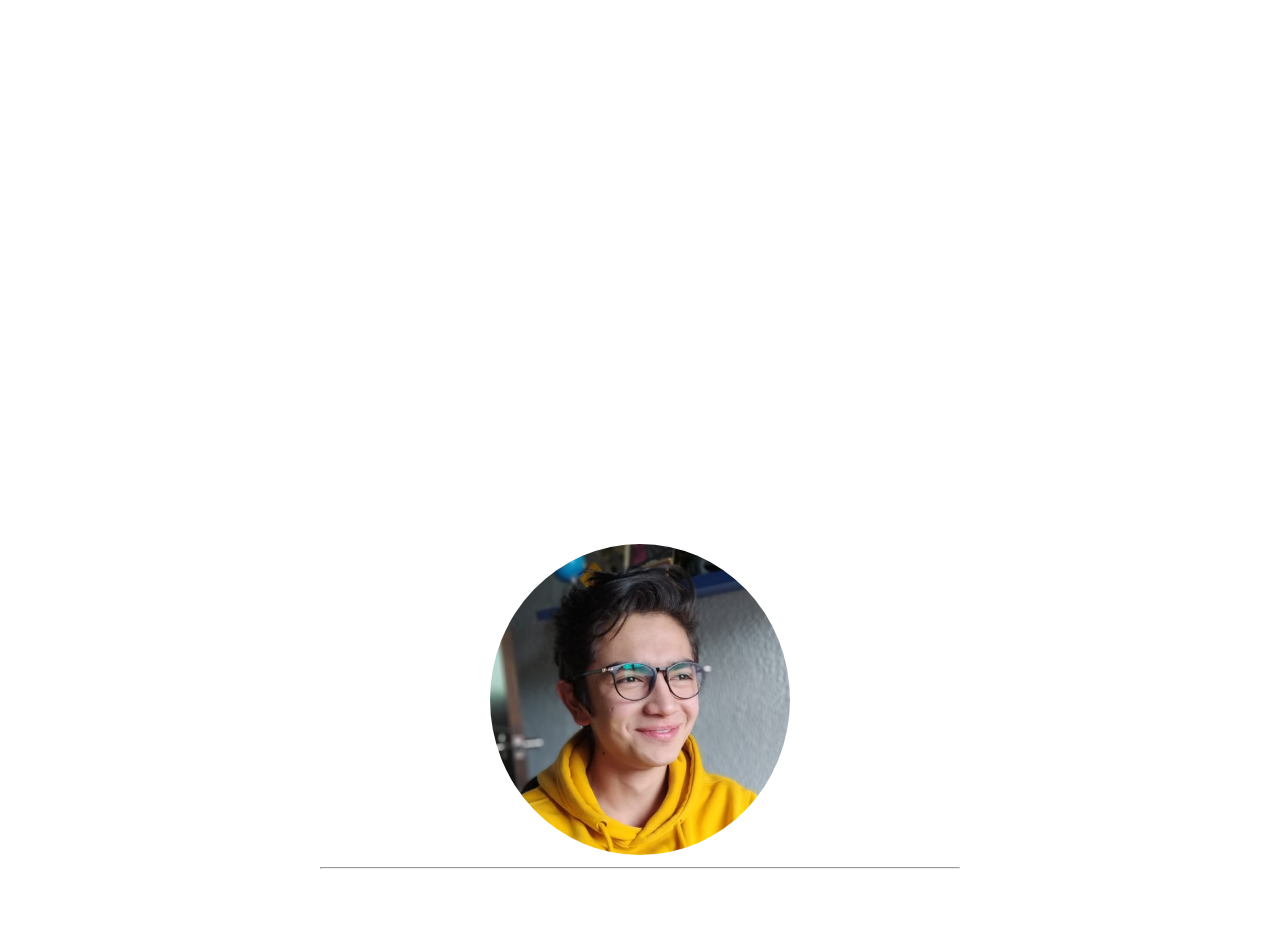
==== index.html @ 334a0d57 "primera maquetacion" ====
<!DOCTYPE html>
<html lang="en">
  <head>
    <link rel="icon" type="image/png" href="m.png" />
    <meta charset="UTF-8" />
    <link
      href="https://fonts.googleapis.com/css2?family=Exo+2:ital,wght@0,400;0,800;1,400&display=swap"
      rel="stylesheet"
    />
    <link
      href="https://fonts.googleapis.com/css2?family=Montserrat:ital,wght@0,400;0,700;1,400;1,700&display=swap"
      rel="stylesheet"
    />
    <meta name="viewport" content="width=device-width, initial-scale=1.0" />
    <meta name="description" content="this is the mateo's personal protfolio" />
    <link rel="stylesheet" href="css/estilos.css" />
    <title>Mateo Andr&eacute;s</title>
  </head>
  <body>
    <section class="container">
      <h1>Mateo Andrés</h1>
      <p>
        Lorem ipsum dolor sit, amet consectetur adipisicing elit. Fugit quo
        doloribus soluta ab odio accusantium aliquid aperiam quasi est labore
        aspernatur, eius amet veritatis voluptas doloremque quidem, tempore
        voluptatum laudantium. Lorem ipsum dolor, sit amet consectetur
        adipisicing elit. Vero iusto saepe voluptates soluta. Libero dolorum at
        commodi doloremque facere odio tempore eos sunt? Ea animi iure inventore
        expedita, minus temporibus. Lorem ipsum dolor sit amet consectetur
        adipisicing elit. Voluptatem accusantium perferendis ut, accusamus autem
        voluptates deleniti ratione quae et dolores laudantium atque nisi nobis
        optio sapiente placeat unde expedita dolor?
      </p>
      <img src="img/me.png" alt="Mateo's photo" />
      <div class="img"></div>
      <hr />
      <footer>
        <p>works</p>
        <p>about me</p>
        <p>contact</p>
        <p>skills</p>
      </footer>
    </section>
  </body>
</html>
---- css/estilos.css ----
body {
  background-image: url("../img/wallpaper.png");
  color: white;
  font-family: "Montserrat";
  font-weight: 400;
  margin: 0;
  padding: 0;
}

.container {
  text-align: center;
  width: 50%;
  margin: 0 auto;
}

h1 {
  font-size: 100px;
  font-weight: inherit;
  margin: 10px;
}

p {
  margin-top: 30px;
  font-size: 18px;
  font-stretch: extra-expanded;
}

img {
  border-radius: 50%;
  width: 300px;
}

footer {
  width: 100%;
  display: flex;
  justify-content: space-between;
  align-items: center;
}

footer p {
  font-size: 20px;
}
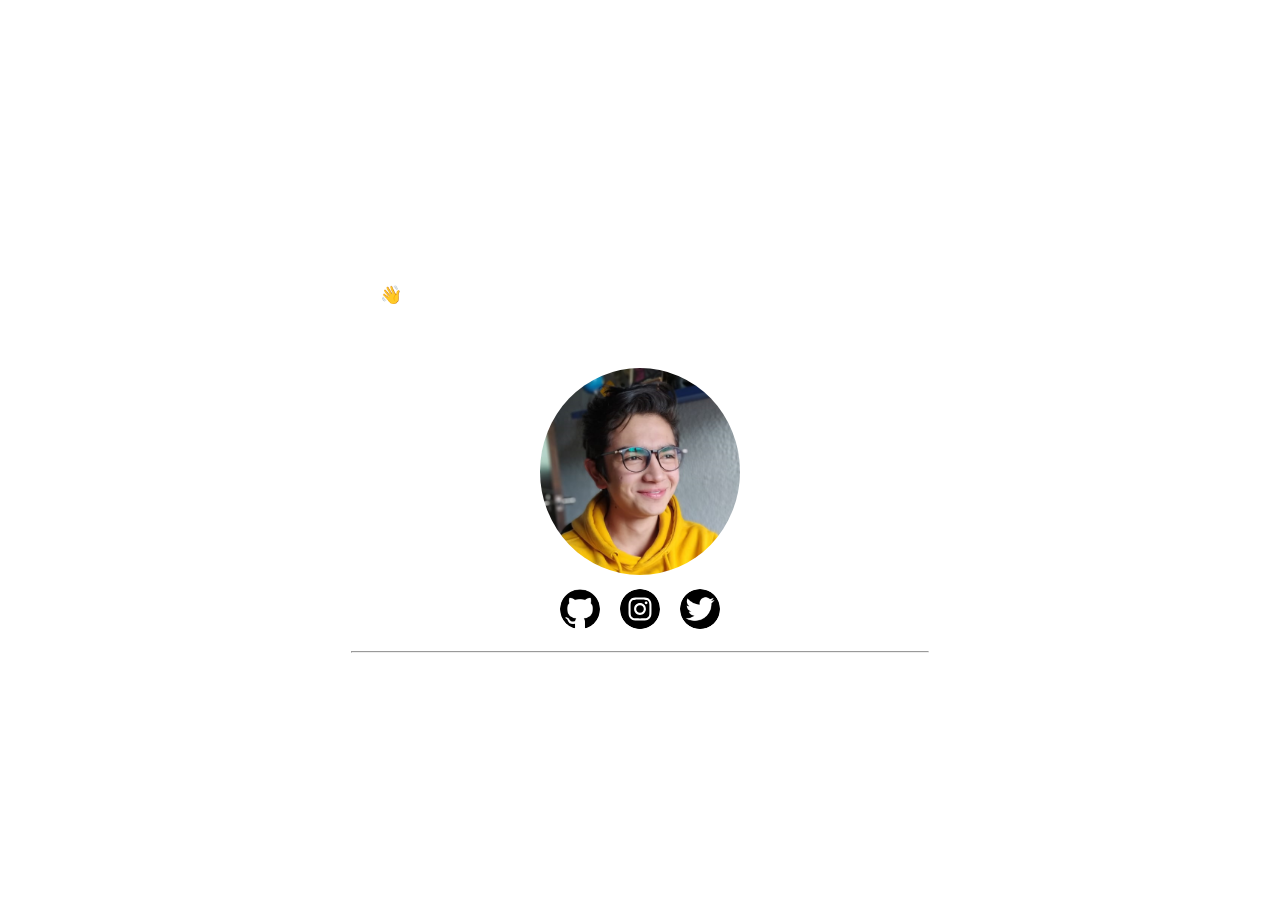
==== commit 477ca215: "casi terminado, solo falta posicionar el footer" ====
--- a/index.html
+++ b/index.html
@@ -14,31 +14,44 @@
     <meta name="viewport" content="width=device-width, initial-scale=1.0" />
     <meta name="description" content="this is the mateo's personal protfolio" />
     <link rel="stylesheet" href="css/estilos.css" />
+    <link rel="stylesheet" href="css/media.css" />
     <title>Mateo Andr&eacute;s</title>
   </head>
   <body>
     <section class="container">
       <h1>Mateo Andrés</h1>
       <p>
-        Lorem ipsum dolor sit, amet consectetur adipisicing elit. Fugit quo
-        doloribus soluta ab odio accusantium aliquid aperiam quasi est labore
-        aspernatur, eius amet veritatis voluptas doloremque quidem, tempore
-        voluptatum laudantium. Lorem ipsum dolor, sit amet consectetur
-        adipisicing elit. Vero iusto saepe voluptates soluta. Libero dolorum at
-        commodi doloremque facere odio tempore eos sunt? Ea animi iure inventore
-        expedita, minus temporibus. Lorem ipsum dolor sit amet consectetur
-        adipisicing elit. Voluptatem accusantium perferendis ut, accusamus autem
-        voluptates deleniti ratione quae et dolores laudantium atque nisi nobis
-        optio sapiente placeat unde expedita dolor?
+        Hello! 👋 I’m Mateo, a software engineering student who loves to code
+        and a creative and dreamer person, so front-end is the path I chose I´m
+        a student by day and developer by night
       </p>
       <img src="img/me.png" alt="Mateo's photo" />
       <div class="img"></div>
+      <div class="social-links">
+        <a href="">
+          <img src="img/git.png" alt="" />
+        </a>
+        <a href="">
+          <img src="img/ing.svg" alt="" />
+        </a>
+        <a href="">
+          <img src="img/twitter.png" alt="" />
+        </a>
+      </div>
       <hr />
       <footer>
-        <p>works</p>
-        <p>about me</p>
-        <p>contact</p>
-        <p>skills</p>
+        <a href="">
+          <p>works</p>
+        </a>
+        <a href="">
+          <p>about me</p>
+        </a>
+        <a href="">
+          <p>contact</p>
+        </a>
+        <a href="">
+          <p>skills</p>
+        </a>
       </footer>
     </section>
   </body>
--- a/css/estilos.css
+++ b/css/estilos.css
@@ -5,6 +5,7 @@
   font-weight: 400;
   margin: 0;
   padding: 0;
+  max-height: 100vh;
 }
 
 .container {
@@ -22,21 +23,50 @@
 p {
   margin-top: 30px;
   font-size: 18px;
-  font-stretch: extra-expanded;
 }
 
 img {
   border-radius: 50%;
-  width: 300px;
+  width: 200px;
+}
+
+hr {
+  width: 90%;
+  margin-bottom: 15px;
 }
 
 footer {
   width: 100%;
+  height: 30px;
   display: flex;
   justify-content: space-between;
   align-items: center;
+  background-color: rgba(255, 255, 255, 0.2);
+  border-radius: 10px;
+  padding: 10px;
+  /* position: fixed;
+  left: 50px;
+  right: 50px;
+  bottom: 10px; */
+}
+
+footer a {
+  text-decoration: none;
+  color: inherit;
 }
 
 footer p {
   font-size: 20px;
+  font-family: "exo 2";
+  text-transform: uppercase;
+  text-align: center;
 }
+
+.social-links {
+  display: flex;
+  justify-content: center;
+}
+.social-links img {
+  width: 40px;
+  padding: 10px;
+}
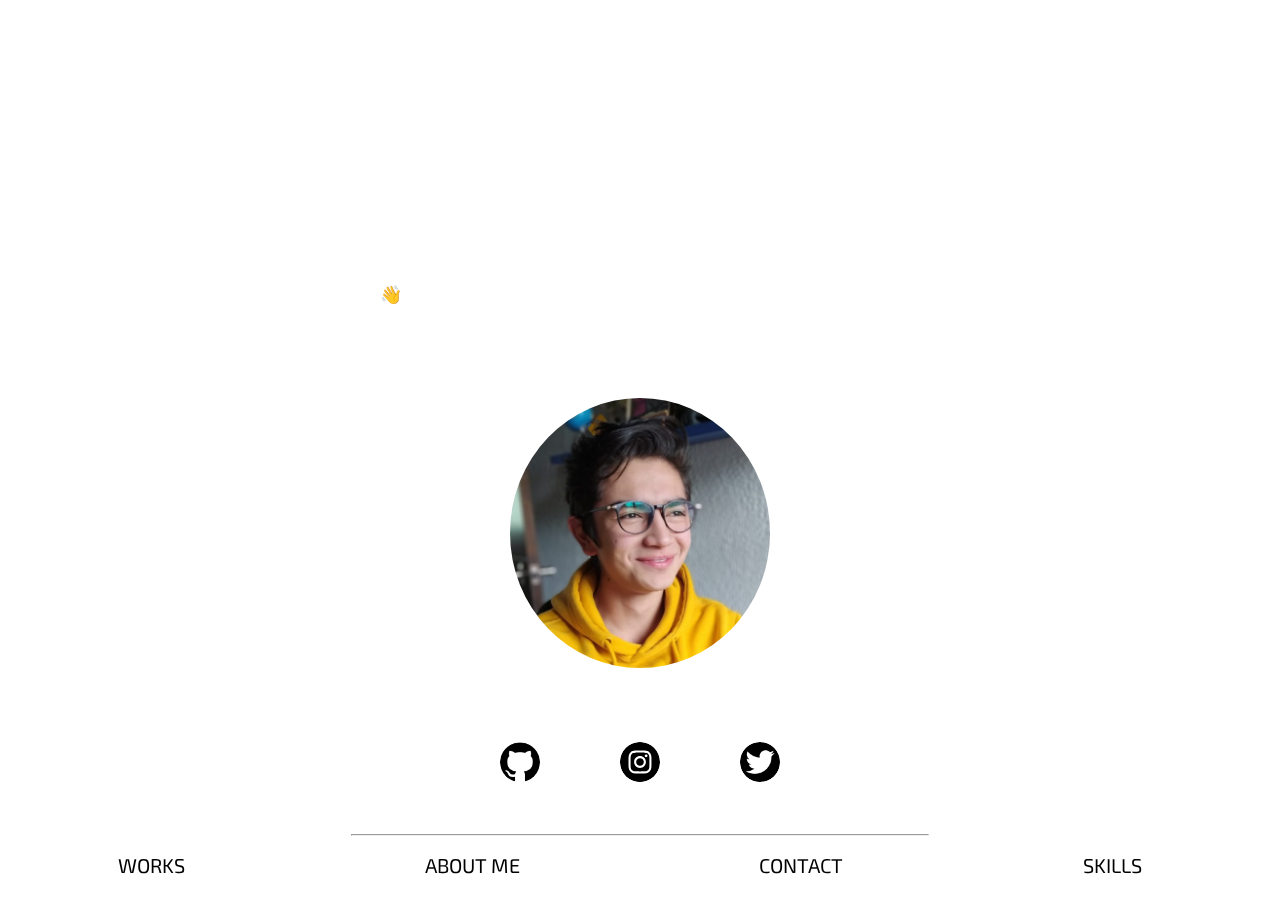
==== commit eda4a3b7: "terminado el responsive, o eso creo 😂 sigue el drop menu" ====
--- a/index.html
+++ b/index.html
@@ -23,33 +23,33 @@
       <p>
         Hello! 👋 I’m Mateo, a software engineering student who loves to code
         and a creative and dreamer person, so front-end is the path I chose I´m
-        a student by day and developer by night
+        a student by day and developer by night.
       </p>
       <img src="img/me.png" alt="Mateo's photo" />
       <div class="img"></div>
       <div class="social-links">
-        <a href="">
-          <img src="img/git.png" alt="" />
+        <a href="https://github.com/mateo-andres" target="_blank">
+          <img src="img/git.png" alt="enlace a cuenta de github" />
         </a>
-        <a href="">
-          <img src="img/ing.svg" alt="" />
+        <a href="https://www.instagram.com/mateolooks_09/" target="_blank">
+          <img src="img/ing.svg" alt="enlace a cuenta de instagram" />
         </a>
-        <a href="">
-          <img src="img/twitter.png" alt="" />
+        <a href="https://twitter.com/Mateo_Andres3?s=09" target="_blank">
+          <img src="img/twitter.png" alt="enlace a cuenta de twitter" />
         </a>
       </div>
       <hr />
       <footer>
-        <a href="">
+        <a href="#">
           <p>works</p>
         </a>
-        <a href="">
+        <a href="#">
           <p>about me</p>
         </a>
-        <a href="">
+        <a href="#">
           <p>contact</p>
         </a>
-        <a href="">
+        <a href="#">
           <p>skills</p>
         </a>
       </footer>
--- a/css/estilos.css
+++ b/css/estilos.css
@@ -27,7 +27,13 @@
 
 img {
   border-radius: 50%;
-  width: 200px;
+  width: 260px;
+  margin: 30px;
+}
+
+.social-links a {
+  height: ;
+  :100px ;
 }
 
 hr {
@@ -36,18 +42,20 @@
 }
 
 footer {
-  width: 100%;
-  height: 30px;
+  width: 80vw;
+  height: 25px;
   display: flex;
   justify-content: space-between;
   align-items: center;
-  background-color: rgba(255, 255, 255, 0.2);
+  background-color: rgba(255, 255, 255, 0.8);
   border-radius: 10px;
   padding: 10px;
-  /* position: fixed;
-  left: 50px;
-  right: 50px;
-  bottom: 10px; */
+  padding-bottom: 18px;
+  align-self: flex-end;
+  position: fixed;
+  color: black;
+  right: 10vw;
+  bottom: 10px;
 }
 
 footer a {
@@ -70,3 +78,9 @@
   width: 40px;
   padding: 10px;
 }
+
+/* @media only screen and (max-width: 600px) {
+  p {
+    font-size: 30px;
+  }
+} */
--- a/css/media.css
+++ b/css/media.css
@@ -0,0 +1,27 @@
+@media only screen and (max-width: 1023px) {
+  h1 {
+    font-size: 60px;
+    margin: 10px -36px;
+  }
+  p {
+    font-size: 40px;
+  }
+}
+
+@media only screen and (max-width: 800px) {
+  p {
+    font-size: 25px;
+  }
+}
+
+@media only screen and (max-width: 550px) {
+  img {
+    margin: 12px 0;
+    text-align: center;
+    margin-left: -30px;
+  }
+  p {
+    text-align: center;
+    font-size: 20px;
+  }
+}
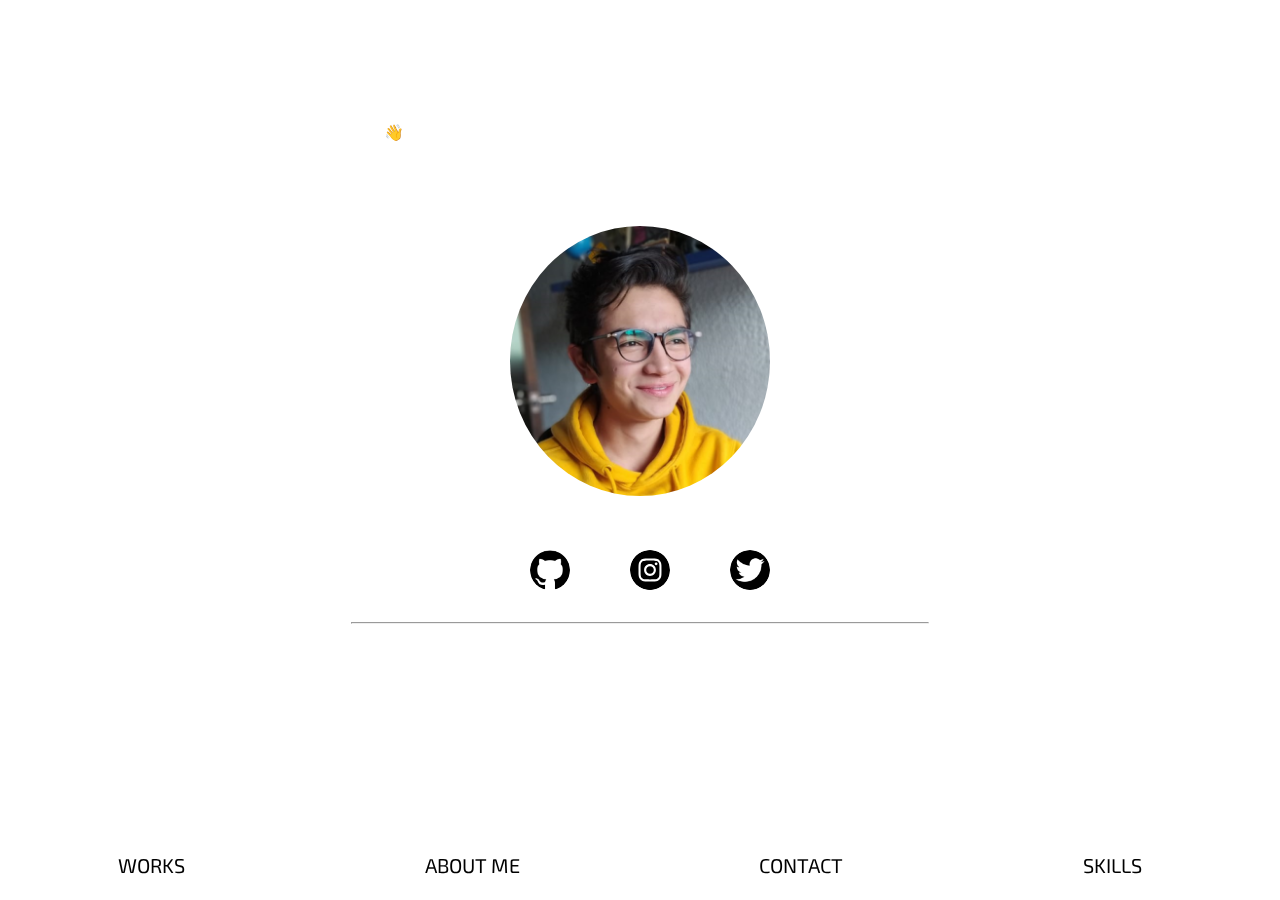
==== commit 3de684d0: "hot fixing" ====
--- a/index.html
+++ b/index.html
@@ -20,7 +20,7 @@
   <body>
     <section class="container">
       <h1>Mateo Andrés</h1>
-      <p>
+      <p class="main-text">
         Hello! 👋 I’m Mateo, a software engineering student who loves to code
         and a creative and dreamer person, so front-end is the path I chose I´m
         a student by day and developer by night.
--- a/css/estilos.css
+++ b/css/estilos.css
@@ -15,25 +15,27 @@
 }
 
 h1 {
-  font-size: 100px;
+  font-size: 80px;
   font-weight: inherit;
   margin: 10px;
 }
 
-p {
-  margin-top: 30px;
-  font-size: 18px;
+.main-texto {
+  margin-top: 50px;
+  font-size: 15px;
+  font-weight: bold;
+  text-anchor: 10px;
 }
 
 img {
   border-radius: 50%;
   width: 260px;
   margin: 30px;
+  margin-bottom: 10px;
 }
 
 .social-links a {
-  height: ;
-  :100px ;
+  width: 100px;
 }
 
 hr {
@@ -43,7 +45,7 @@
 
 footer {
   width: 80vw;
-  height: 25px;
+  height: 15px;
   display: flex;
   justify-content: space-between;
   align-items: center;
@@ -68,6 +70,7 @@
   font-family: "exo 2";
   text-transform: uppercase;
   text-align: center;
+  font-weight: normal;
 }
 
 .social-links {
@@ -78,9 +81,3 @@
   width: 40px;
   padding: 10px;
 }
-
-/* @media only screen and (max-width: 600px) {
-  p {
-    font-size: 30px;
-  }
-} */
--- a/css/media.css
+++ b/css/media.css
@@ -3,14 +3,23 @@
     font-size: 60px;
     margin: 10px -36px;
   }
-  p {
-    font-size: 40px;
+  .main-text {
+    font-size: 33px;
   }
 }
 
 @media only screen and (max-width: 800px) {
   p {
     font-size: 25px;
+  }
+
+  footer {
+    display: block;
+    height: initial;
+    width: initial;
+    right: -10px;
+    bottom: -10px;
+    position: absolute;
   }
 }
 
@@ -24,4 +33,10 @@
     text-align: center;
     font-size: 20px;
   }
+  footer {
+    position: initial;
+    width: initial;
+    height: initial;
+    display: block;
+  }
 }
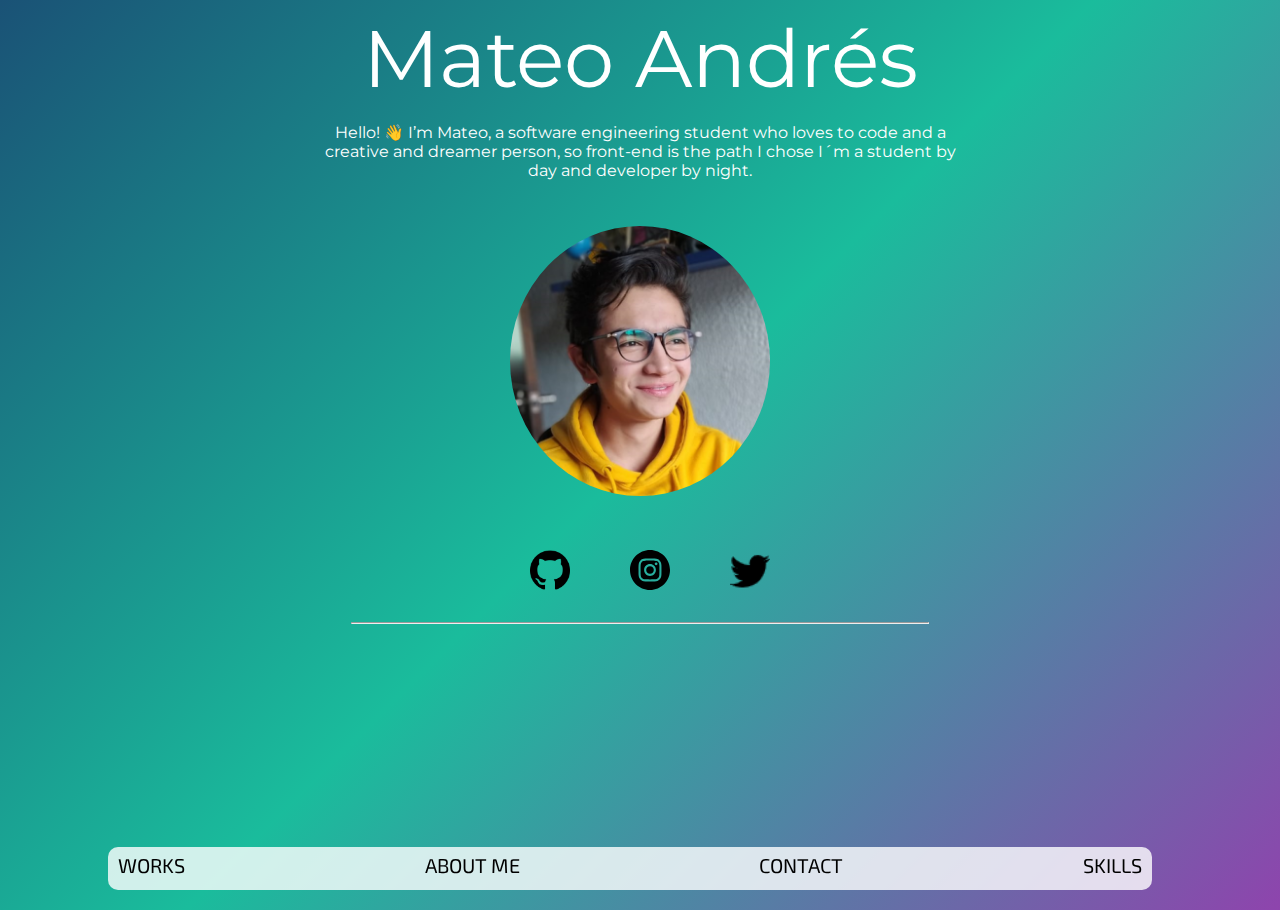
==== commit 1f6d87f0: "maquetacion posible landing page" ====
--- a/index.html
+++ b/index.html
@@ -1,7 +1,7 @@
 <!DOCTYPE html>
 <html lang="en">
   <head>
-    <link rel="icon" type="image/png" href="m.png" />
+    <link rel="icon" type="image/png" href="img/m.png" />
     <meta charset="UTF-8" />
     <link
       href="https://fonts.googleapis.com/css2?family=Exo+2:ital,wght@0,400;0,800;1,400&display=swap"
@@ -25,7 +25,7 @@
         and a creative and dreamer person, so front-end is the path I chose I´m
         a student by day and developer by night.
       </p>
-      <img src="img/me.png" alt="Mateo's photo" />
+      <img src="img/me.png" alt="Mateo's photo" class="me-img" />
       <div class="img"></div>
       <div class="social-links">
         <a href="https://github.com/mateo-andres" target="_blank">
@@ -40,16 +40,16 @@
       </div>
       <hr />
       <footer>
-        <a href="#">
+        <a href="404.html">
           <p>works</p>
         </a>
-        <a href="#">
+        <a href="404.html">
           <p>about me</p>
         </a>
-        <a href="#">
+        <a href="contact.html">
           <p>contact</p>
         </a>
-        <a href="#">
+        <a href="404.html">
           <p>skills</p>
         </a>
       </footer>
--- a/css/estilos.css
+++ b/css/estilos.css
@@ -1,11 +1,14 @@
 body {
-  background-image: url("../img/wallpaper.png");
+  /* background-image: url("https://www.nasa.gov/sites/default/files/thumbnails/image/stsci-h-p1821a-m-1699x2000.png"); */
+  background: linear-gradient(135deg, #1a5276, #1abc9c, #8e44ad);
+  background-repeat: no-repeat;
   color: white;
   font-family: "Montserrat";
   font-weight: 400;
   margin: 0;
   padding: 0;
   max-height: 100vh;
+  height: 100vh;
 }
 
 .container {
@@ -28,10 +31,12 @@
 }
 
 img {
-  border-radius: 50%;
   width: 260px;
   margin: 30px;
   margin-bottom: 10px;
+}
+.me-img {
+  border-radius: 50%;
 }
 
 .social-links a {
--- a/css/media.css
+++ b/css/media.css
@@ -4,7 +4,7 @@
     margin: 10px -36px;
   }
   .main-text {
-    font-size: 33px;
+    font-size: 22px;
   }
 }
 
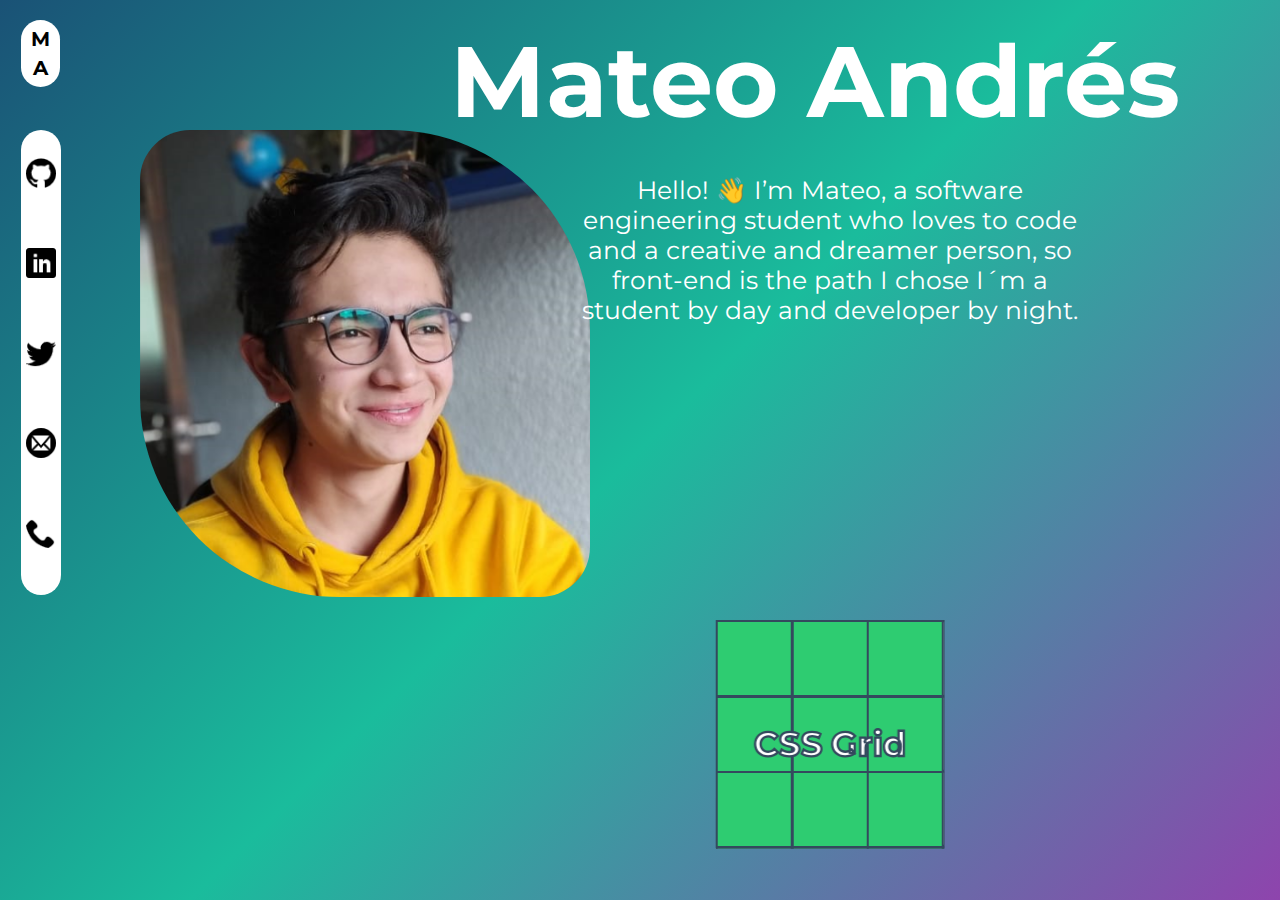
==== commit fd71f3a6: "toques finales al cubo" ====
--- a/index.html
+++ b/index.html
@@ -18,41 +18,60 @@
     <title>Mateo Andr&eacute;s</title>
   </head>
   <body>
-    <section class="container">
-      <h1>Mateo Andrés</h1>
-      <p class="main-text">
-        Hello! 👋 I’m Mateo, a software engineering student who loves to code
-        and a creative and dreamer person, so front-end is the path I chose I´m
-        a student by day and developer by night.
-      </p>
-      <img src="img/me.png" alt="Mateo's photo" class="me-img" />
-      <div class="img"></div>
-      <div class="social-links">
-        <a href="https://github.com/mateo-andres" target="_blank">
-          <img src="img/git.png" alt="enlace a cuenta de github" />
+    <header>
+      <div class="logo">
+        <p>M</p>
+        <p>A</p>
+      </div>
+    </header>
+    <section class="left-menu">
+      <a href="https://github.com/mateo-andres" target="_blank">
+        <img src="img/github.png" alt="Git hub" />
+      </a>
+      <a
+        href="https://www.linkedin.com/in/mateo-niampira-a74b181a2/"
+        target="_blank"
+      >
+        <img src="img/linkedin.png" alt="linkedin" />
+        <!-- cambiar por linkedin -->
+      </a>
+      <a href="https://twitter.com/Mateo_Andres3?s=09" target="_blank">
+        <img src="img/twitter.png" alt="twitter" />
+      </a>
+      <a href="">
+        <img src="img/mail4.png" alt="Email" />
+      </a>
+      <a href="" class="phone-icon">
+        <img src="img/phone.png" alt="Phone number" />
+        <a href="#" class="phone">
+          (+57)3196935157
         </a>
-        <a href="https://www.instagram.com/mateolooks_09/" target="_blank">
-          <img src="img/ing.svg" alt="enlace a cuenta de instagram" />
-        </a>
-        <a href="https://twitter.com/Mateo_Andres3?s=09" target="_blank">
-          <img src="img/twitter.png" alt="enlace a cuenta de twitter" />
-        </a>
+      </a>
+    </section>
+    <div class="main-img">
+      <img src="img/me.png" alt="" />
+    </div>
+    <div class="main-text">
+      <div class="title">
+        <h1>Mateo Andrés</h1>
       </div>
-      <hr />
-      <footer>
-        <a href="404.html">
-          <p>works</p>
-        </a>
-        <a href="404.html">
-          <p>about me</p>
-        </a>
-        <a href="contact.html">
-          <p>contact</p>
-        </a>
-        <a href="404.html">
-          <p>skills</p>
-        </a>
-      </footer>
-    </section>
+      <div class="text">
+        <p>
+          Hello! 👋 I’m Mateo, a software engineering student who loves to code
+          and a creative and dreamer person, so front-end is the path I chose
+          I´m a student by day and developer by night.
+        </p>
+      </div>
+    </div>
+    <div class="box-canvas">
+      <div class="cube">
+        <div class="side back"><p class="text-cube">Git & Github</p></div>
+        <div class="side left"><p class="text-cube">JavaScript</p></div>
+        <div class="side right"><p class="text-cube f">Flexbox</p></div>
+        <div class="side top"><p class="text-cube">HTML</p></div>
+        <div class="side bottom"><p class="text-cube r">Responsive</p></div>
+        <div class="side front"><p class="text-cube">CSS Grid</p></div>
+      </div>
+    </div>
   </body>
 </html>
--- a/css/estilos.css
+++ b/css/estilos.css
@@ -4,85 +4,306 @@
   background-repeat: no-repeat;
   color: white;
   font-family: "Montserrat";
-  font-weight: 400;
   margin: 0;
   padding: 0;
   max-height: 100vh;
   height: 100vh;
 }
 
-.container {
+header .logo {
+  position: absolute;
+  top: 20px;
+  left: 21px;
+  background: white;
+  color: black;
+  width: 35px;
+  border-radius: 20px;
   text-align: center;
-  width: 50%;
-  margin: 0 auto;
-}
-
-h1 {
-  font-size: 80px;
-  font-weight: inherit;
-  margin: 10px;
-}
-
-.main-texto {
-  margin-top: 50px;
-  font-size: 15px;
-  font-weight: bold;
-  text-anchor: 10px;
-}
-
-img {
-  width: 260px;
-  margin: 30px;
-  margin-bottom: 10px;
-}
-.me-img {
-  border-radius: 50%;
-}
-
-.social-links a {
-  width: 100px;
-}
-
-hr {
-  width: 90%;
-  margin-bottom: 15px;
-}
-
-footer {
-  width: 80vw;
-  height: 15px;
+  padding: 2px;
+}
+
+header .logo p {
+  margin: 5px 0;
+  font-weight: bolder;
+  font-size: 20px;
+}
+
+.left-menu {
+  background: white;
+  display: block;
+  width: 40px;
+  height: 465px;
+  border-radius: 40px;
+  position: absolute;
+  top: 130px;
+  left: 21px;
+  align-items: stretch;
+  text-align: center;
+  z-index: 2;
+}
+
+.left-menu img {
+  width: 30px;
+  margin: 28px 0;
+  transition-duration: 0.8s;
+}
+.left-menu img:hover {
+  rotate: 18deg;
+  transition-duration: 0.5s;
+}
+
+.left-menu .phone {
   display: flex;
-  justify-content: space-between;
-  align-items: center;
-  background-color: rgba(255, 255, 255, 0.8);
-  border-radius: 10px;
-  padding: 10px;
-  padding-bottom: 18px;
-  align-self: flex-end;
-  position: fixed;
+  position: absolute;
+  left: 5px;
+  bottom: 40px;
+  background: transparent;
+  color: transparent;
+  text-decoration: none;
+  padding: 12px;
+  padding-left: 50px;
+  border-radius: 0 50px 50px 0;
+  z-index: 1;
+  font-weight: 700;
+  transition-duration: 0.5s;
+}
+.left-menu .phone:hover {
+  position: absolute;
+  left: 5px;
+  bottom: 40px;
+  background: white;
   color: black;
-  right: 10vw;
-  bottom: 10px;
-}
-
-footer a {
   text-decoration: none;
-  color: inherit;
-}
-
-footer p {
-  font-size: 20px;
-  font-family: "exo 2";
-  text-transform: uppercase;
+  padding: 12px;
+  padding-left: 50px;
+  border-radius: 0 50px 50px 0;
+  z-index: 1;
+  font-weight: 700;
+  transition-duration: 0.5s;
+}
+.main-img {
+  position: absolute;
+  top: 130px;
+  left: 140px;
+}
+.main-img img {
+  width: 450px;
+  border-radius: 50px 200px 50px 200px;
+}
+
+.title {
+  position: absolute;
+  top: 20px;
+  right: 100px;
+}
+.title h1 {
+  font-size: 100px;
+  height: 150px;
+  margin: 0;
+}
+
+.main-text .text {
+  position: absolute;
+  top: 150px;
+  width: 500px;
+  right: 200px;
+}
+
+.main-text .text p {
   text-align: center;
-  font-weight: normal;
-}
-
-.social-links {
-  display: flex;
-  justify-content: center;
-}
-.social-links img {
-  width: 40px;
-  padding: 10px;
-}
+  font-size: 25px;
+}
+
+:root {
+  --background-color: #e1caf9;
+  --blue: #1f618d;
+  --red: #e74c3c;
+  --yellow: #f1c40f;
+  --orange: #e67e22;
+  --white: #f8f8f8;
+  --green: #2ecc71;
+  --in-between-color: #34495e;
+}
+/* 
+body{
+  background: var(--background-color);
+} */
+
+.box-canvas {
+  position: absolute;
+  bottom: 80px;
+  right: 150px;
+  margin: auto;
+  display: block;
+  /* margin-top: 8%; */
+  /* margin-bottom: 8%; */
+  width: 600px;
+  height: 400px;
+  /* background: var(--background-color); */
+  perspective: 800px;
+}
+
+@keyframes rotateCube {
+  0% {
+    transform: rotateX(0) rotateY(0);
+  }
+
+  100% {
+    transform: rotateX(360deg) rotateY(360deg);
+  }
+}
+
+.cube {
+  position: relative;
+  margin: auto;
+  margin-top: 200px;
+  width: 200px;
+  height: 200px;
+  transform-style: preserve-3d;
+  animation: rotateCube 10s infinite;
+}
+
+.side {
+  position: absolute;
+  width: 200px;
+  height: 200px;
+}
+
+.side::before {
+  content: "";
+  position: absolute;
+  width: 200px;
+  height: 200px;
+  transform: rotate(90deg);
+  background: repeating-linear-gradient(
+    to right,
+    var(--in-between-color) 0,
+    var(--in-between-color) 2px,
+    transparent 2px,
+    transparent 66px,
+    var(--in-between-color) 66px,
+    var(--in-between-color) 68px,
+    transparent 68px,
+    transparent 132px,
+    var(--in-between-color) 132px
+  );
+}
+
+.back {
+  transform: translateZ(-100px);
+  background: repeating-linear-gradient(
+    to right,
+    var(--in-between-color) 0,
+    var(--in-between-color) 2px,
+    var(--blue) 2px,
+    var(--blue) 66px,
+    var(--in-between-color) 66px,
+    var(--in-between-color) 68px,
+    var(--blue) 68px,
+    var(--blue) 132px,
+    var(--in-between-color) 132px
+  );
+}
+
+.left {
+  transform: translateX(-100px) rotateY(90deg);
+  background: repeating-linear-gradient(
+    to right,
+    var(--in-between-color) 0,
+    var(--in-between-color) 2px,
+    var(--yellow) 2px,
+    var(--yellow) 66px,
+    var(--in-between-color) 66px,
+    var(--in-between-color) 68px,
+    var(--yellow) 68px,
+    var(--yellow) 132px,
+    var(--in-between-color) 132px
+  );
+}
+
+.right {
+  transform: translateX(100px) rotateY(90deg);
+  background: repeating-linear-gradient(
+    to right,
+    var(--in-between-color) 0,
+    var(--in-between-color) 2px,
+    var(--white) 2px,
+    var(--white) 66px,
+    var(--in-between-color) 66px,
+    var(--in-between-color) 68px,
+    var(--white) 68px,
+    var(--white) 132px,
+    var(--in-between-color) 132px
+  );
+}
+
+.top {
+  transform: translateY(-100px) rotateX(90deg);
+  background: repeating-linear-gradient(
+    to right,
+    var(--in-between-color) 0,
+    var(--in-between-color) 2px,
+    var(--red) 2px,
+    var(--red) 66px,
+    var(--in-between-color) 66px,
+    var(--in-between-color) 68px,
+    var(--red) 68px,
+    var(--red) 132px,
+    var(--in-between-color) 132px
+  );
+}
+
+.bottom {
+  transform: translateY(100px) rotateX(90deg);
+  background: repeating-linear-gradient(
+    to right,
+    var(--in-between-color) 0,
+    var(--in-between-color) 2px,
+    var(--orange) 2px,
+    var(--orange) 66px,
+    var(--in-between-color) 66px,
+    var(--in-between-color) 68px,
+    var(--orange) 68px,
+    var(--orange) 132px,
+    var(--in-between-color) 132px
+  );
+}
+
+.front {
+  transform: translateZ(100px);
+  background: repeating-linear-gradient(
+    to right,
+    var(--in-between-color) 0,
+    var(--in-between-color) 2px,
+    var(--green) 2px,
+    var(--green) 66px,
+    var(--in-between-color) 66px,
+    var(--in-between-color) 68px,
+    var(--green) 68px,
+    var(--green) 132px,
+    var(--in-between-color) 132px
+  );
+}
+
+.side .text-cube {
+  padding: 20px;
+  text-align: center;
+  margin-top: 70px;
+  font-weight: bolder;
+  font-size: 30px;
+  -webkit-text-stroke: 2px var(--in-between-color);
+}
+
+.r {
+  -moz-transform: scale(-1, 1);
+  -webkit-transform: scale(-1, 1);
+  -o-transform: scale(-1, 1);
+  -ms-transform: scale(-1, 1);
+  transform: scale(-1, 1);
+  padding-right: 10px;
+}
+
+.f {
+  color: lightgrey;
+  -webkit-text-stroke: 10px var(--in-between-color);
+}
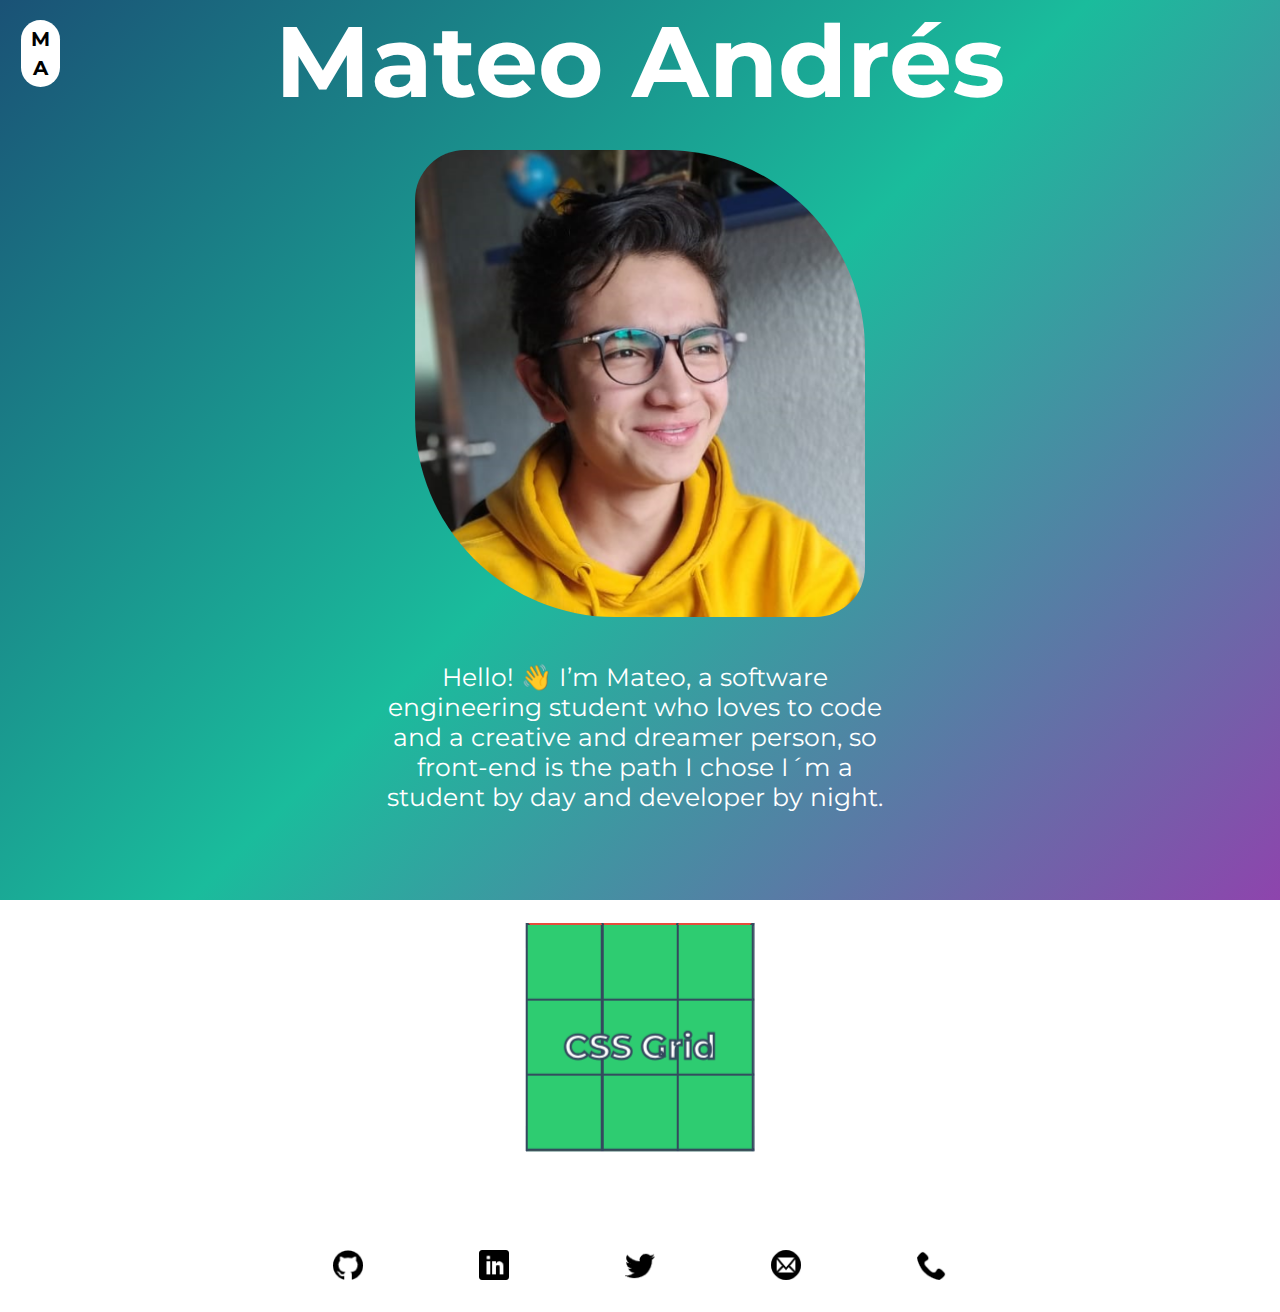
==== commit c567d8bc: "realizado el responsive de diferentes pantallas" ====
--- a/index.html
+++ b/index.html
@@ -1,5 +1,5 @@
 <!DOCTYPE html>
-<html lang="en">
+<html lang="es">
   <head>
     <link rel="icon" type="image/png" href="img/m.png" />
     <meta charset="UTF-8" />
@@ -14,64 +14,66 @@
     <meta name="viewport" content="width=device-width, initial-scale=1.0" />
     <meta name="description" content="this is the mateo's personal protfolio" />
     <link rel="stylesheet" href="css/estilos.css" />
-    <link rel="stylesheet" href="css/media.css" />
+    <link rel="stylesheet" href="css/mobile.css" />
     <title>Mateo Andr&eacute;s</title>
   </head>
   <body>
-    <header>
-      <div class="logo">
-        <p>M</p>
-        <p>A</p>
+    <section class="all">
+      <section class="left-menu">
+        <a href="https://github.com/mateo-andres" target="_blank">
+          <img src="img/github.png" alt="Git hub" />
+        </a>
+        <a
+          href="https://www.linkedin.com/in/mateo-niampira-a74b181a2/"
+          target="_blank"
+        >
+          <img src="img/linkedin.png" alt="linkedin" />
+          <!-- cambiar por linkedin -->
+        </a>
+        <a href="https://twitter.com/Mateo_Andres3?s=09" target="_blank">
+          <img src="img/twitter.png" alt="twitter" />
+        </a>
+        <a href="">
+          <img src="img/mail4.png" alt="Email" />
+        </a>
+        <a href="" class="phone-icon">
+          <img src="img/phone.png" alt="Phone number" />
+          <a href="#" class="phone">
+            (+57)3196935157
+          </a>
+        </a>
+      </section>
+      <div class="main-text">
+        <div class="title">
+          <h1>Mateo Andrés</h1>
+        </div>
+        <div class="main-img">
+          <img src="img/me.png" alt="" />
+        </div>
+        <div class="text">
+          <p>
+            Hello! 👋 I’m Mateo, a software engineering student who loves to
+            code and a creative and dreamer person, so front-end is the path I
+            chose I´m a student by day and developer by night.
+          </p>
+        </div>
       </div>
-    </header>
-    <section class="left-menu">
-      <a href="https://github.com/mateo-andres" target="_blank">
-        <img src="img/github.png" alt="Git hub" />
-      </a>
-      <a
-        href="https://www.linkedin.com/in/mateo-niampira-a74b181a2/"
-        target="_blank"
-      >
-        <img src="img/linkedin.png" alt="linkedin" />
-        <!-- cambiar por linkedin -->
-      </a>
-      <a href="https://twitter.com/Mateo_Andres3?s=09" target="_blank">
-        <img src="img/twitter.png" alt="twitter" />
-      </a>
-      <a href="">
-        <img src="img/mail4.png" alt="Email" />
-      </a>
-      <a href="" class="phone-icon">
-        <img src="img/phone.png" alt="Phone number" />
-        <a href="#" class="phone">
-          (+57)3196935157
-        </a>
-      </a>
+      <div class="box-canvas">
+        <div class="cube">
+          <div class="side back"><p class="text-cube">Git & Github</p></div>
+          <div class="side left"><p class="text-cube">JavaScript</p></div>
+          <div class="side right"><p class="text-cube f">Flexbox</p></div>
+          <div class="side top"><p class="text-cube">HTML</p></div>
+          <div class="side bottom"><p class="text-cube r">Responsive</p></div>
+          <div class="side front"><p class="text-cube">CSS Grid</p></div>
+        </div>
+      </div>
+      <header>
+        <div class="logo" lang="es">
+          <p lang="es">M</p>
+          <p lang="es">A</p>
+        </div>
+      </header>
     </section>
-    <div class="main-img">
-      <img src="img/me.png" alt="" />
-    </div>
-    <div class="main-text">
-      <div class="title">
-        <h1>Mateo Andrés</h1>
-      </div>
-      <div class="text">
-        <p>
-          Hello! 👋 I’m Mateo, a software engineering student who loves to code
-          and a creative and dreamer person, so front-end is the path I chose
-          I´m a student by day and developer by night.
-        </p>
-      </div>
-    </div>
-    <div class="box-canvas">
-      <div class="cube">
-        <div class="side back"><p class="text-cube">Git & Github</p></div>
-        <div class="side left"><p class="text-cube">JavaScript</p></div>
-        <div class="side right"><p class="text-cube f">Flexbox</p></div>
-        <div class="side top"><p class="text-cube">HTML</p></div>
-        <div class="side bottom"><p class="text-cube r">Responsive</p></div>
-        <div class="side front"><p class="text-cube">CSS Grid</p></div>
-      </div>
-    </div>
   </body>
 </html>
--- a/css/estilos.css
+++ b/css/estilos.css
@@ -1,13 +1,16 @@
 body {
-  /* background-image: url("https://www.nasa.gov/sites/default/files/thumbnails/image/stsci-h-p1821a-m-1699x2000.png"); */
   background: linear-gradient(135deg, #1a5276, #1abc9c, #8e44ad);
   background-repeat: no-repeat;
+  background-attachment: fixed;
   color: white;
   font-family: "Montserrat";
   margin: 0;
   padding: 0;
+  width: 100%;
   max-height: 100vh;
   height: 100vh;
+  border: 0;
+  padding: 0;
 }
 
 header .logo {
@@ -123,6 +126,7 @@
   --white: #f8f8f8;
   --green: #2ecc71;
   --in-between-color: #34495e;
+  --size: 200px;
 }
 /* 
 body{
@@ -131,7 +135,7 @@
 
 .box-canvas {
   position: absolute;
-  bottom: 80px;
+  top: 30%;
   right: 150px;
   margin: auto;
   display: block;
@@ -157,23 +161,23 @@
   position: relative;
   margin: auto;
   margin-top: 200px;
-  width: 200px;
-  height: 200px;
+  width: var(--size);
+  height: var(--size);
   transform-style: preserve-3d;
   animation: rotateCube 10s infinite;
 }
 
 .side {
   position: absolute;
-  width: 200px;
-  height: 200px;
+  width: var(--size);
+  height: var(--size);
 }
 
 .side::before {
   content: "";
   position: absolute;
-  width: 200px;
-  height: 200px;
+  width: var(--size);
+  height: var(--size);
   transform: rotate(90deg);
   background: repeating-linear-gradient(
     to right,
--- a/css/mobile.css
+++ b/css/mobile.css
@@ -0,0 +1,222 @@
+@media only screen and (max-width: 1280px) {
+  body .all {
+    display: grid;
+    grid-template-areas:
+      "title"
+      "cube"
+      "footer";
+    /* grid-template-rows: repeat(5, 500px); */
+    justify-content: center;
+    width: 100vw;
+    height: 100%;
+    box-sizing: border-box;
+  }
+
+  .title {
+    grid-row: 1 / span 1;
+    display: flex;
+    position: unset;
+    grid-area: title;
+    justify-content: center;
+  }
+
+  .main-img {
+    grid-row: 2 / span 1;
+    display: flex;
+    justify-content: center;
+    position: unset;
+    grid-area: image;
+  }
+
+  .main-text .text {
+    display: flex;
+    justify-content: center;
+    position: unset;
+    grid-area: texto;
+    margin-top: 20px;
+    margin-left: 15%;
+  }
+  .box-canvas {
+    position: unset;
+    grid-area: cube;
+    margin-top: 0;
+  }
+  .box-canvas .cube {
+    margin-top: 100px;
+  }
+  .left-menu {
+    position: unset;
+    grid-area: footer;
+    display: flex;
+    width: 100%;
+    height: 60px;
+    justify-content: space-around;
+    align-items: center;
+  }
+  .left-menu .phone {
+    position: absolute;
+    bottom: -184px;
+    left: unset;
+    right: 225px;
+    margin: 0;
+    height: 34px;
+    font-size: 10px;
+  }
+  .left-menu .phone:hover {
+    bottom: -184px;
+    left: unset;
+    right: 225px;
+  }
+}
+
+@media only screen and (max-width: 750px) {
+  .title h1 {
+    font-size: 70px;
+    height: 100%;
+  }
+
+  .main-img img {
+    width: 300px;
+    border-radius: 50%;
+    margin: 20px;
+  }
+
+  .main-text .text {
+    margin-left: 10%;
+  }
+
+  .box-canvas {
+    height: 300px;
+    transform: scale(0.7);
+  }
+  .left-menu .phone {
+    position: absolute;
+    bottom: 48px;
+    left: unset;
+    right: 70px;
+    margin: 0;
+    height: 34px;
+    font-size: 10px;
+  }
+  .left-menu .phone:hover {
+    bottom: 48px;
+    left: unset;
+    right: 70px;
+  }
+}
+
+@media only screen and (max-width: 600px) {
+  .title h1 {
+    font-size: 50px;
+  }
+
+  .main-text .text p {
+    font-size: 20px;
+    margin: 0;
+  }
+
+  .main-img img {
+    width: 250px;
+  }
+
+  .left-menu {
+    width: 80%;
+    justify-self: center;
+  }
+  .left-menu img {
+    width: 30px;
+  }
+  .left-menu .phone {
+    position: absolute;
+    bottom: 138px;
+    left: unset;
+    right: 8px;
+    margin: 0;
+    height: 34px;
+    font-size: 10px;
+  }
+  .left-menu .phone:hover {
+    bottom: 138px;
+    left: unset;
+    right: 8px;
+  }
+}
+
+@media only screen and (max-width: 500px) {
+  .all {
+    /* margin-left: %; */
+    /* padding-left: 19%; */
+  }
+  .main-text .text {
+    width: 400px;
+    font-size: 70px;
+  }
+
+  .main-text .text p {
+    font-size: 25px;
+    margin-left: 20%;
+  }
+  .left-menu {
+    width: 60%;
+    /* border-radius: 0px 40px 40px 0; */
+    justify-self: flex-start;
+    align-self: flex-end;
+    /* margin-left: 70px; */
+    /* position: relative;
+    right: -100px; */
+    margin-left: 20%;
+  }
+  .box-canvas {
+    transform: scale(0.8);
+  }
+  .left-menu .phone {
+    position: absolute;
+    bottom: -33px;
+    left: unset;
+    right: 8px;
+    margin: 0;
+    height: 34px;
+    font-size: 10px;
+  }
+  .left-menu .phone:hover {
+    bottom: -33px;
+    left: unset;
+    right: 8px;
+}
+
+@media only screen and (max-width: 400px) {
+  .main-text .title {
+    margin-top: 20px;
+    margin-left: 18%;
+  }
+  .main-img {
+    margin-left: 10%;
+  }
+  .left-menu {
+    margin-left: 25%;
+  }
+
+  .main-text .text {
+    width: 500px;
+  }
+  .main-text .text p {
+    margin-left: 18%;
+    /* width: 700px; */
+  }
+  .box-canvas {
+    margin-left: 10%;
+  }
+  .left-menu .phone {
+    position: absolute;
+    bottom: -231px;
+    left: unset;
+    right: -85px;
+    margin: 0;
+    height: 34px;
+    font-size: 10px;
+  }
+  .left-menu .phone:hover {
+    bottom: -231px;
+    left: unset;
+    right: -85px;
+}
